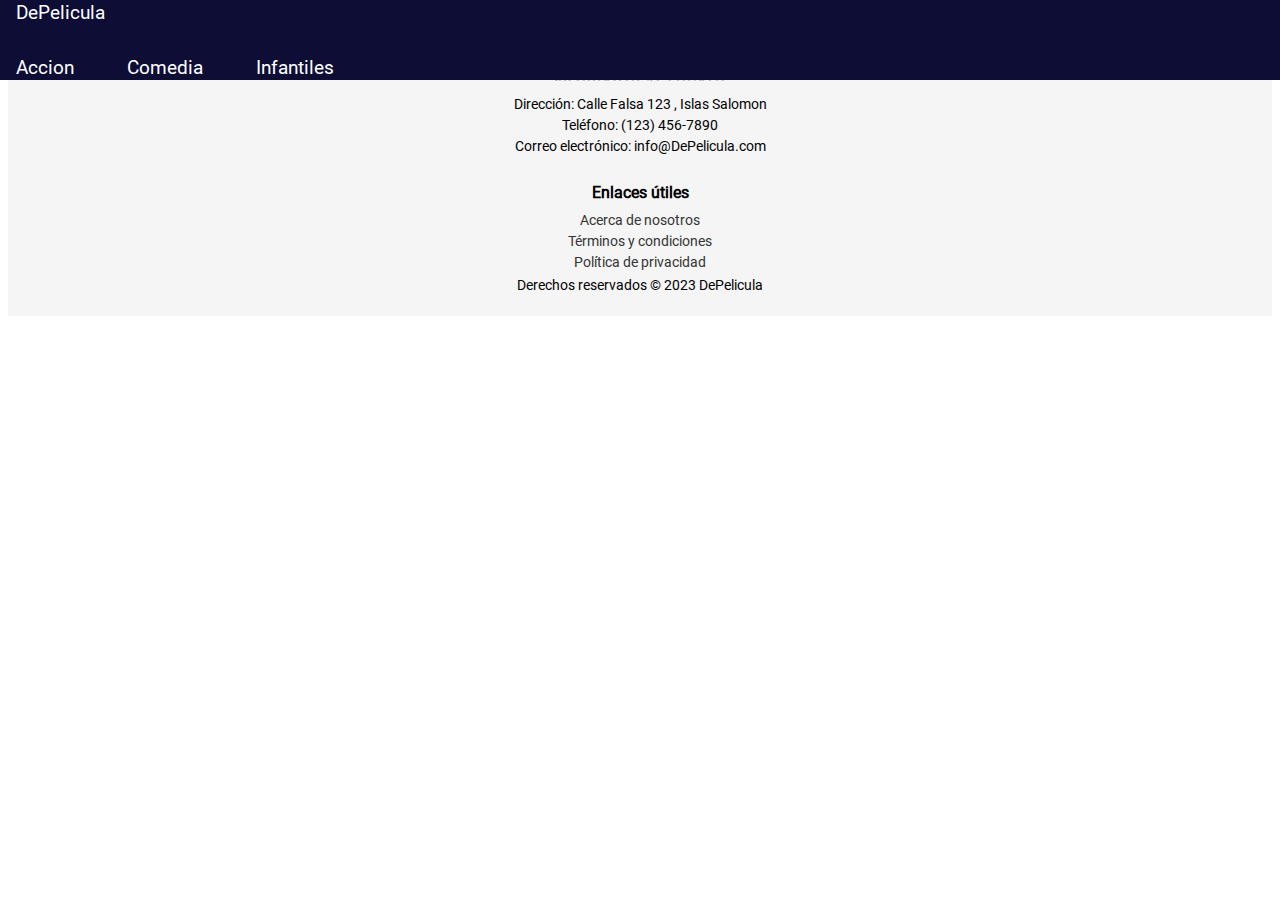
==== desarrollo.html @ 9f50099e "Primer commit con index WIP" ====
<!doctype html>
<html lang="es">
  <head>
    <meta charset="utf-8">
    <title>DePelicula</title>
    <link rel="shortcut icon" type="image/x-icon" href="favicon.ico">
    <!-- Custom styles-->
    <link rel="stylesheet" href="./css/cross-page-styles.css">
  </head>
  <body> 
      <header>
        <div id="menu">
          <nav>
            <div>
                <a href="./index.html">
                DePelicula
              </a> 
              <ul>
                <li>
                  <a href="./">Accion</a>
                </li>
                <li>
                  <a href="./">Comedia</a>
                </li>
                <li>
                  <a href="./">Infantiles</a>
                </li>
              </ul>
            </div>
          </nav>
        </div>
     <header> 
    
    <main>
      <section id="peliculas">
      
      </section>
    </main>
      
    

    <section id="footer">
      <div>
        <footer class="">
            <div>
              <div >
                <div>
                  <h5>Información de contacto</h5>
                  <p>Dirección: Calle Falsa 123 , Islas Salomon</p>
                  <p>Teléfono: (123) 456-7890</p>
                  <p>Correo electrónico: info@DePelicula.com</p>
                </div>
                <div class="">
                  <h5>Enlaces útiles</h5>
                  <ul class="">
                    <li><a href="#">Acerca de nosotros</a></li>
                    <li><a href="#">Términos y condiciones</a></li>
                    <li><a href="#">Política de privacidad</a></li>
                  </ul>
                </div>
              </div>
            </div>
              <div class="">
                <p>Derechos reservados © 2023 DePelicula</p>
              </div>
          </footer>
    </div>
    </section>
  </body>
</html>
---- css/cross-page-styles.css ----
/*
 Menu   
*/
#menu {
    background-color: #0d0d35;
    color: #fff;
    font-size: 1.2rem; 
    display: flex; 
    position: fixed; 
    top: 0;
    left: 0;
    right: 0;
    width: 100%;
    justify-content: start;  
    align-items: center; 
    height: 80px; 
  } 
  
  #menu a {
    color: #fff;
    text-decoration: none;
    display: flex; 
    padding: 1rem;
  }
  
  #menu img {
    height: 70px;
    margin-right: 1rem; 
    max-width: 100%;
  }
  
  #menu ul {
    list-style: none;
    margin: 0;
    padding: 0;
  }
  
  #menu li {
    display: inline-block;
    margin-right: 1rem;
  }
  
  @media screen and (max-width: 767px) {
    #menu nav {
      flex-direction: column;
    }
  
    #menu ul {
      display: none;
      position: absolute;
      top: 100%;
      left: 0;
      right: 0;
      background-color: #333;
      text-align: center;
    }
  
    #menu li {
      display: block;
      margin: 0;
    }
   
    #menu ul.show {
      display: block;
    }
  }

  /*
   Footer
  */

  #footer {
    background-color: #f5f5f5;
    padding: 20px;
    text-align: center;
    font-size: 14px;
    margin-top: 2vh;
  }
  
  #footer h5 {
    font-size: 16px;
    font-weight: bold;
    margin-bottom: 10px;
  }
  
  #footer p {
    margin: 0;
    line-height: 1.5;
  }
  
  #footer ul {
    list-style: none;
    padding: 0;
    margin: 0;
  }
  
  #footer li {
    margin-bottom: 5px;
  }
  
  #footer a {
    color: #333;
    text-decoration: none;
  }
  
  #footer a:hover {
    text-decoration: underline;
  }

  /*
    Font
  */
  @font-face {
    font-family: 'Roboto';
    src: url('../fonts/Roboto-Regular.ttf') format('truetype');
  }
  
  body {
    font-family: 'Roboto', sans-serif;
  }

  /*
   Toda la pagina
  */

  .full-screen {
    height: 100vh;
  }
 
  /*
    Contenedor para elementos
  */

  .container {
    display: flex;
    justify-content: center;
    align-items: center;
  }

  /*
  Botones
  */

  .btn {
    display: inline-block;
    padding: 10px 20px;
    background-color: #333;
    color: #fff;
    text-decoration: none;
    border-radius: 4px;
  }

  .btn:hover {
    background-color: #555;
  }
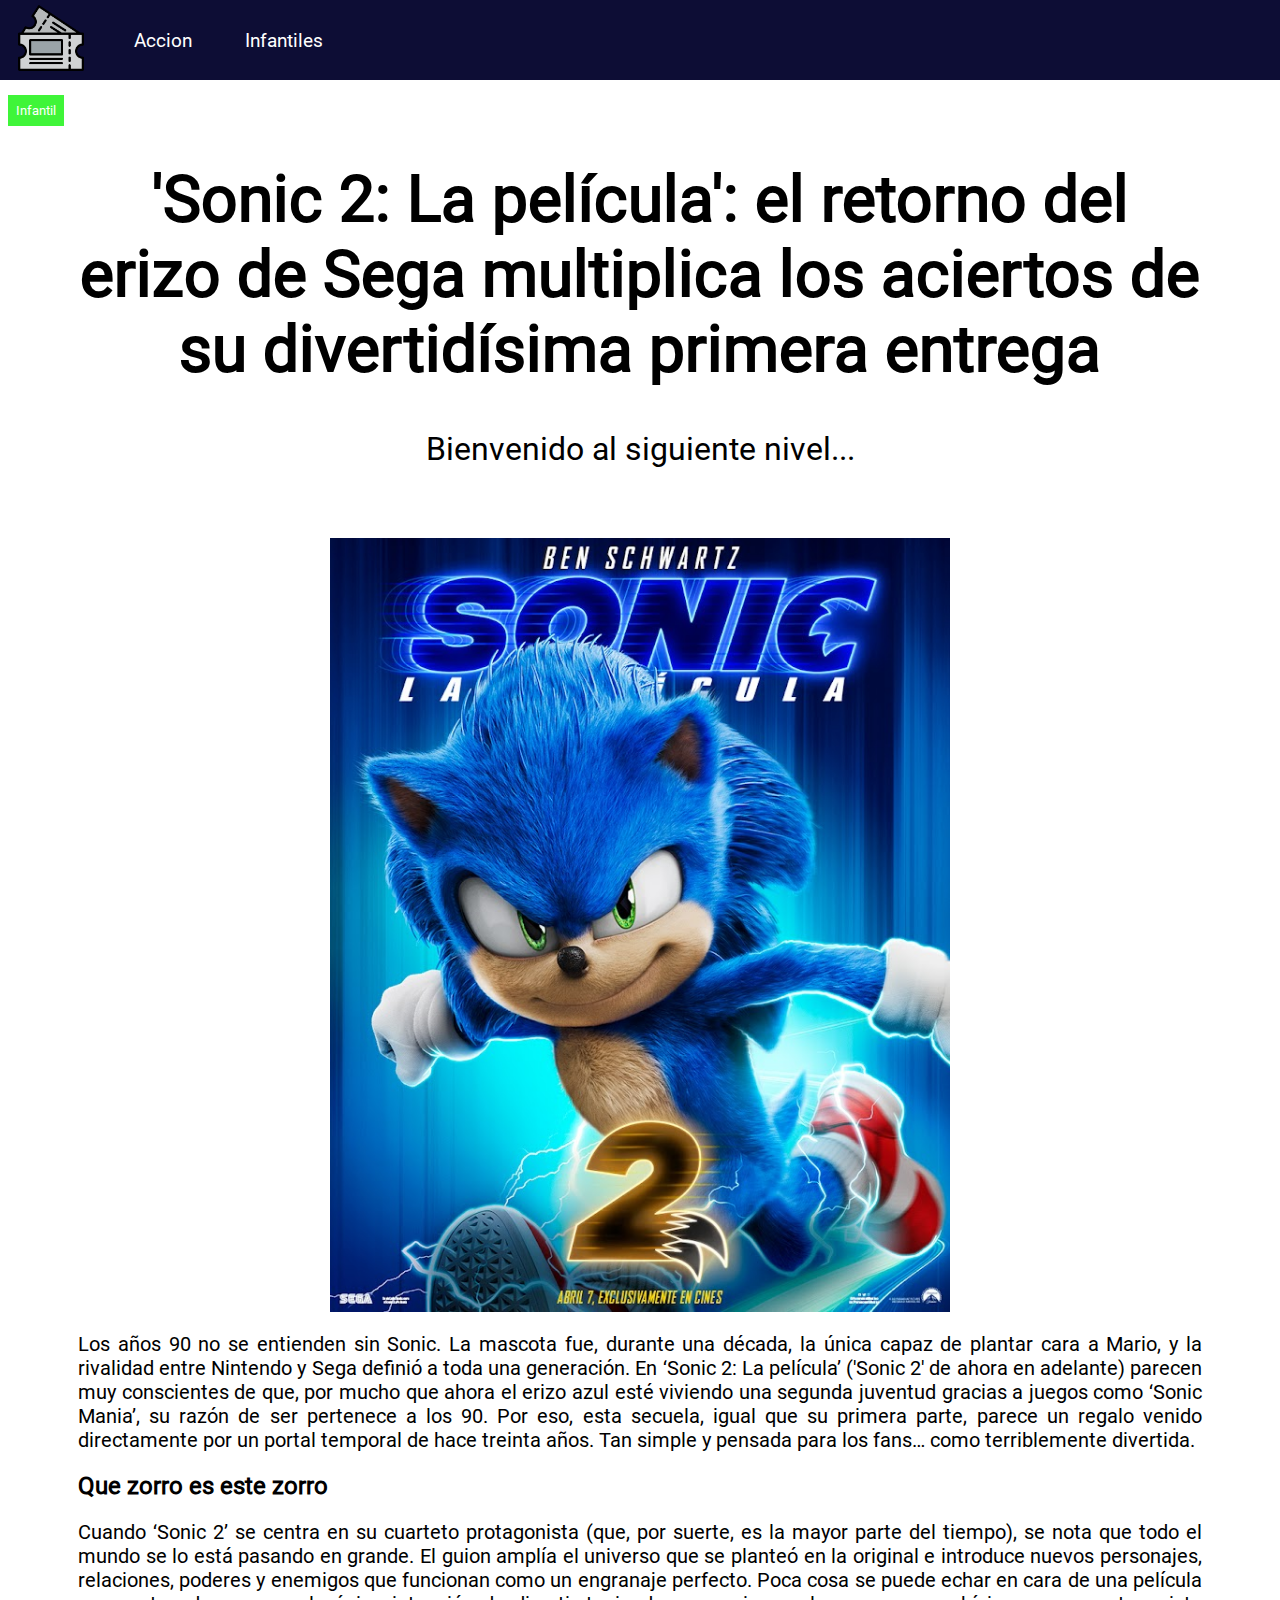
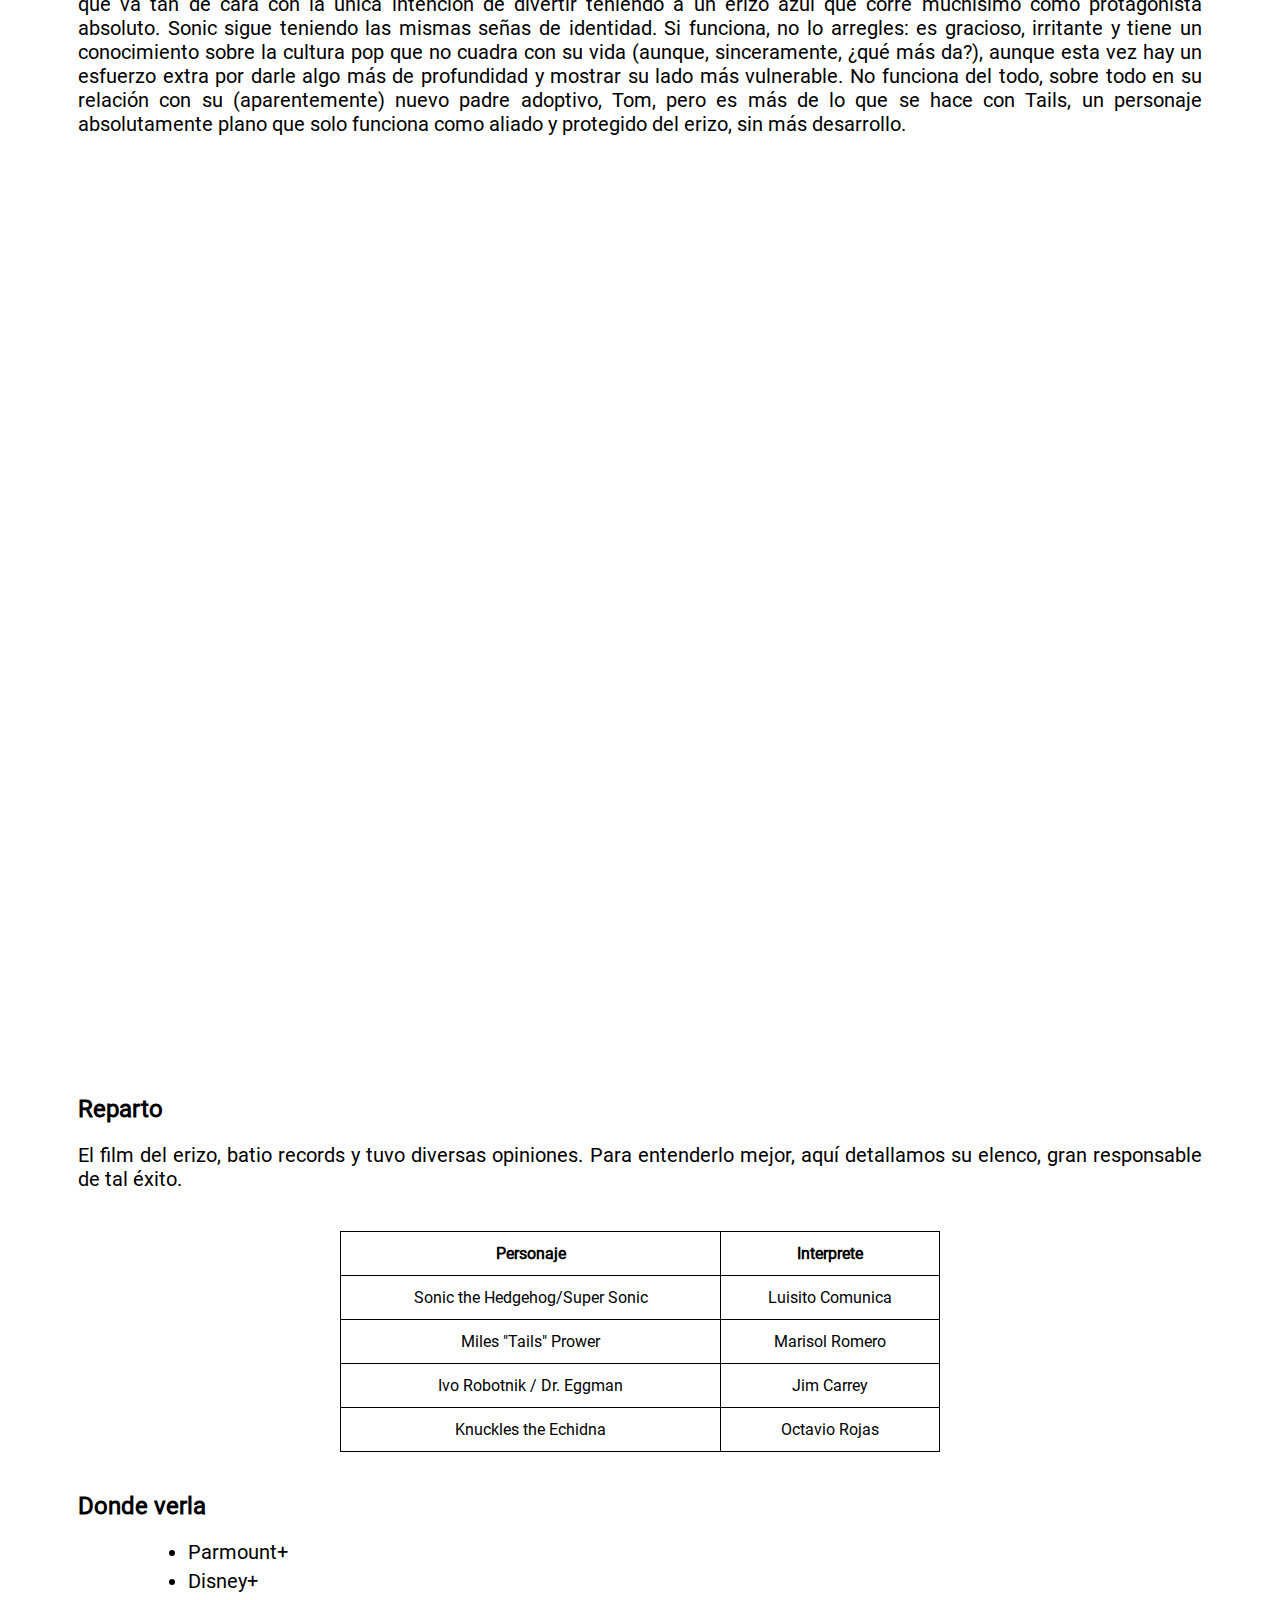
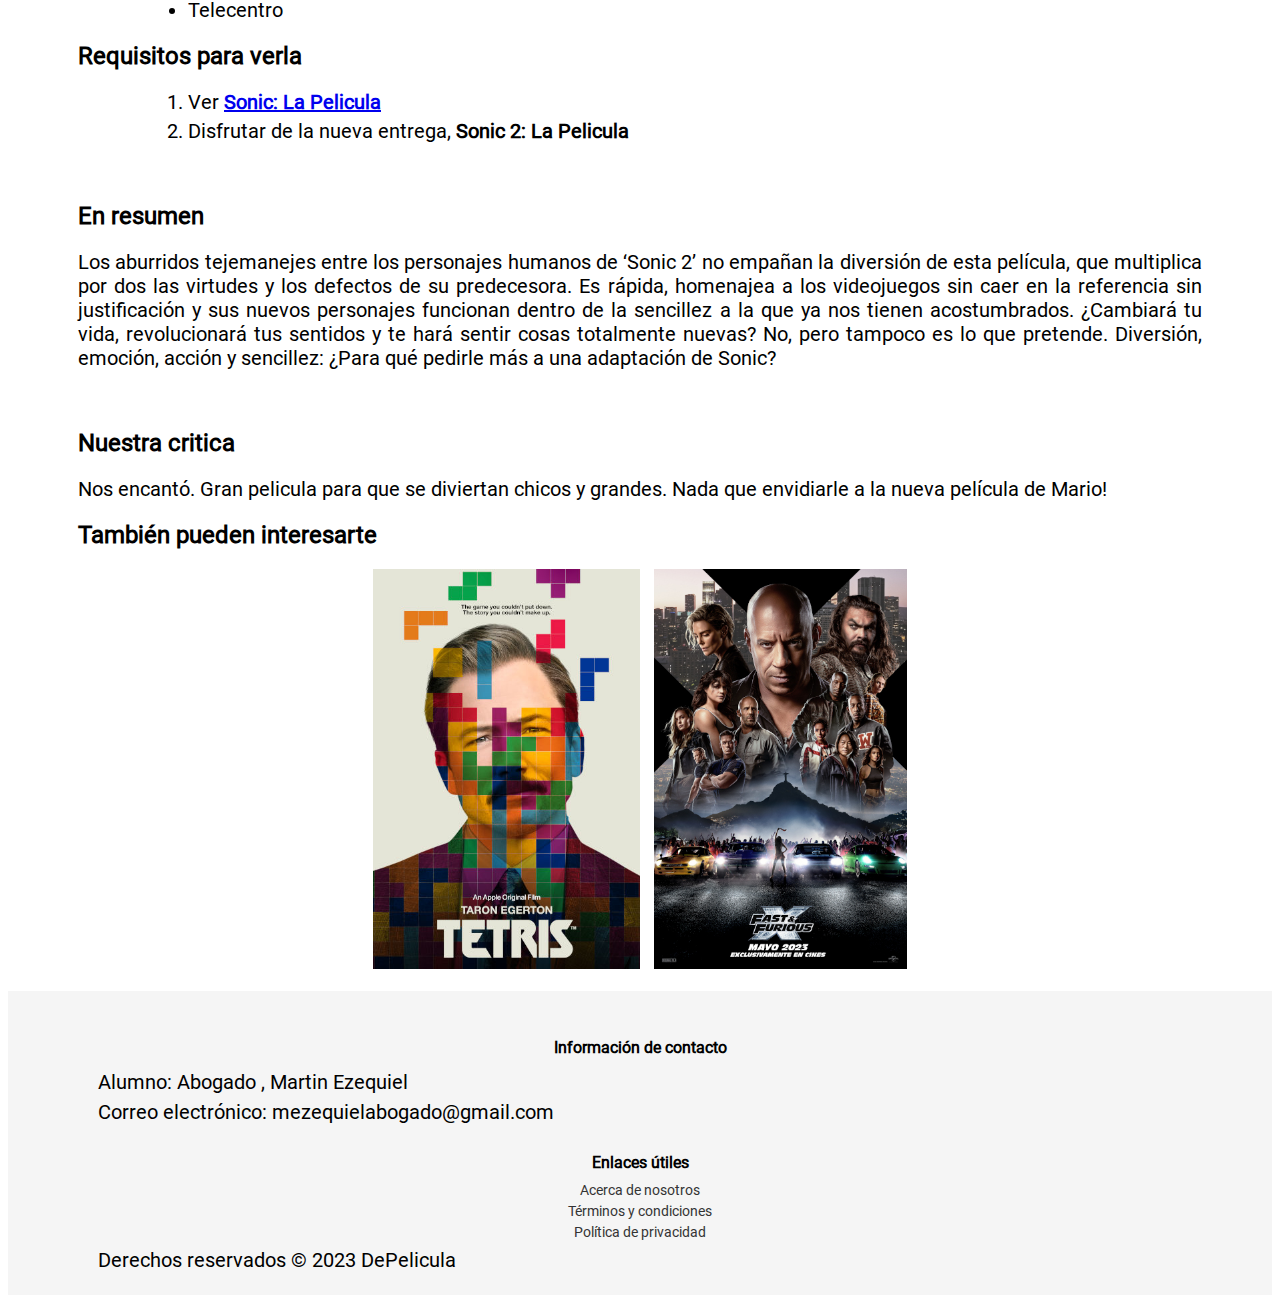
==== commit f6435df0: "feat: desarrollo.html" ====
--- a/desarrollo.html
+++ b/desarrollo.html
@@ -4,67 +4,169 @@
     <meta charset="utf-8">
     <title>DePelicula</title>
     <link rel="shortcut icon" type="image/x-icon" href="favicon.ico">
-    <!-- Custom styles-->
+    <!-- Custom styles--> 
     <link rel="stylesheet" href="./css/cross-page-styles.css">
-  </head>
-  <body> 
-      <header>
-        <div id="menu">
-          <nav>
-            <div>
-                <a href="./index.html">
-                DePelicula
-              </a> 
-              <ul>
-                <li>
-                  <a href="./">Accion</a>
-                </li>
-                <li>
-                  <a href="./">Comedia</a>
-                </li>
-                <li>
-                  <a href="./">Infantiles</a>
-                </li>
-              </ul>
-            </div>
-          </nav>
-        </div>
-     <header> 
+    <link rel="stylesheet" href="./css/desarrollo-css.css">
+</head>
+  <body>
+    <header> 
+        <nav id="menu">
+            <a href="./index.html">
+              <img src="./img/ticket-logo.png" alt="Logo de DePelicula" title="DePelicula">
+            </a> 
+          <ul>
+            <li>
+              <a href="./">Accion</a>
+            </li> 
+            <li>
+              <a href="#">Infantiles</a>
+            </li>
+          </ul>
+        </nav> 
+    </header> 
+    
     
     <main>
-      <section id="peliculas">
+        <section id="peliculas">
+            <div>
+              <div>
+                  <span class="badge-infantil">Infantil</span> 
+                  <h1 class="estreno-title">
+                    'Sonic 2: La película': el retorno del erizo de Sega multiplica los aciertos de su divertidísima primera entrega
+                  </h1>
+                  <span class="subtitle container">
+                    Bienvenido al siguiente nivel...
+                  </span>
+                  <figure class="image-container"> 
+                    <img src="./img/sonic.png" alt="Sonic 2: La Pelicula" class="image-container"> 
+                  </figure>
       
-      </section>
+                  <p>Los años 90 no se entienden sin Sonic. La mascota fue, durante una década, la única capaz de plantar cara a Mario, 
+                    y la rivalidad entre Nintendo y Sega definió a toda una generación. En ‘Sonic 2: La película’ ('Sonic 2' de ahora en adelante)
+                     parecen muy conscientes de que, por mucho que ahora el erizo azul esté viviendo una segunda juventud gracias a juegos como ‘Sonic Mania’,
+                      su razón de ser pertenece a los 90. Por eso, esta secuela, igual que su primera parte, parece un regalo venido directamente por un portal 
+                      temporal de hace treinta años. Tan simple y pensada para los fans… como terriblemente divertida.
+                  </p>
+                  <h2>Que zorro es este zorro</h2>
+                  <p>Cuando ‘Sonic 2’ se centra en su cuarteto protagonista (que, por suerte, es la mayor parte del tiempo), se nota que todo el mundo se lo está pasando en grande.
+                     El guion amplía el universo que se planteó en la original e introduce nuevos personajes, relaciones, poderes y enemigos que funcionan como un engranaje 
+                     perfecto. Poca cosa se puede echar en cara de una película que va tan de cara con la única intención de divertir teniendo a un erizo azul que corre 
+                     muchísimo como protagonista absoluto.
+                    Sonic sigue teniendo las mismas señas de identidad. Si funciona, no lo arregles: es gracioso, irritante y tiene un conocimiento sobre la cultura pop 
+                    que no cuadra con su vida (aunque, sinceramente, ¿qué más da?), aunque esta vez hay un esfuerzo extra por darle algo más de profundidad y mostrar su lado 
+                    más vulnerable. No funciona del todo, sobre todo en su relación con su (aparentemente) nuevo padre adoptivo, Tom, pero es más de lo que se hace con Tails,
+                     un personaje absolutamente plano que solo funciona como aliado y protegido del erizo, sin más desarrollo.
+                  </p>
+      
+                  <div class="iframe-container">
+                    <iframe src="https://www.youtube.com/embed/W4WLCg6Lilc" title="YouTube video player" frameborder="0" allow="accelerometer; autoplay; clipboard-write; encrypted-media; gyroscope; picture-in-picture; web-share" allowfullscreen></iframe> 
+                  </div>
+
+                  <br>
+                  
+                  <h2>Reparto</h2>
+                  <p>El film del erizo, batio records y tuvo diversas opiniones. Para entenderlo mejor, aquí detallamos su elenco, gran responsable de tal éxito.</p>
+
+                  <div class="container">
+                    <table>
+                      <tr>
+                        <th>Personaje</th>
+                        <th>Interprete</th>
+                      </tr>
+                      <tr>
+                        <td>Sonic the Hedgehog/Super Sonic</td>
+                        <td>Luisito Comunica</td>
+                      </tr>
+                      <tr>
+                        <td>Miles "Tails" Prower</td>
+                        <td>Marisol Romero</td>
+                      </tr>
+                      <tr>
+                        <td>Ivo Robotnik / Dr. Eggman</td>
+                        <td>Jim Carrey</td>
+                      </tr>
+                      <tr>
+                        <td>Knuckles the Echidna</td>
+                        <td>Octavio Rojas</td>
+                      </tr>
+                    </table>
+                  </div>
+                  <div id="donde-verla">
+                    <h2>Donde verla</h2>
+                    <div>
+                      <ul>
+                        <li>Parmount+</li>
+                        <li>Disney+</li>
+                        <li>Telecentro</li>
+                      </ul>
+                    </div> 
+                  </div>
+                  
+                  <div id="requisitos-previos">
+                    <h2>Requisitos para verla</h2>
+                    <div>
+                      <ol>
+                        <li>Ver <strong><a href="https://es.wikipedia.org/wiki/Sonic,_la_pel%C3%ADcula" target="_blank">Sonic: La Pelicula</a></strong></li>
+                        <li>Disfrutar de la nueva entrega, <strong>Sonic 2: La Pelicula</strong></li> 
+                      </ol>
+                    </div> 
+                  </div>
+                  <br>
+                  <h2>En resumen</h2>
+                  <p>
+                    Los aburridos tejemanejes entre los personajes humanos de ‘Sonic 2’ no empañan la diversión de esta película, que multiplica 
+                    por dos las virtudes y los defectos de su predecesora. Es rápida, homenajea a los videojuegos sin caer en la referencia sin justificación y sus nuevos
+                     personajes funcionan dentro de la sencillez a la que ya nos tienen acostumbrados. ¿Cambiará tu vida, revolucionará tus sentidos y te hará sentir cosas 
+                     totalmente nuevas? No, pero tampoco es lo que pretende. Diversión, emoción, acción y sencillez: ¿Para qué pedirle más a una adaptación de Sonic?
+                  </p>
+                  <br>
+                  <h2>Nuestra critica</h2>
+                  <p>
+                     Nos encantó. Gran pelicula para que se diviertan chicos y grandes. Nada que envidiarle a la nueva película de Mario!
+                  </p>
+
+ 
+                  <div>
+                    <h2>También pueden interesarte</h2> <!-- Link con imagenes a peliculas - usare un externo ... -->
+                    <div class="container">
+                          <a href="https://decine21.com/peliculas/tetris-46727">
+                            <img src="./img/tetris-46727-c.jpg" alt="Tetris" class="extra-reco">
+                          </a>
+                          <a href="https://decine21.com/peliculas/fast-x-46429">
+                            <img src="./img/rapidoyfurioso.jpeg" alt="Rapido y Furioso" class="extra-reco">
+                          </a>
+                    </div>
+                  </div> 
+              </div>  
+            </div>
+          </section>
     </main>
-      
-    
 
     <section id="footer">
-      <div>
-        <footer class="">
-            <div>
-              <div >
-                <div>
-                  <h5>Información de contacto</h5>
-                  <p>Dirección: Calle Falsa 123 , Islas Salomon</p>
-                  <p>Teléfono: (123) 456-7890</p>
-                  <p>Correo electrónico: info@DePelicula.com</p>
-                </div>
-                <div class="">
-                  <h5>Enlaces útiles</h5>
-                  <ul class="">
-                    <li><a href="#">Acerca de nosotros</a></li>
-                    <li><a href="#">Términos y condiciones</a></li>
-                    <li><a href="#">Política de privacidad</a></li>
-                  </ul>
+        <div>
+          <footer class="">
+              <div>
+                <div >
+                  <div>
+                    <h5>Información de contacto</h5>
+                    <p>Alumno: Abogado , Martin Ezequiel</p>
+                    <p>Correo electrónico: mezequielabogado@gmail.com</p>
+                  </div>
+                  <div class="">
+                    <h5>Enlaces útiles</h5>
+                    <ul class="">
+                      <li><a href="#">Acerca de nosotros</a></li>
+                      <li><a href="#">Términos y condiciones</a></li>
+                      <li><a href="#">Política de privacidad</a></li>
+                    </ul>
+                  </div>
                 </div>
               </div>
-            </div>
-              <div class="">
-                <p>Derechos reservados © 2023 DePelicula</p>
-              </div>
-          </footer>
-    </div>
-    </section>
+                <div class="">
+                  <p>Derechos reservados © 2023 DePelicula</p>
+                </div>
+            </footer>
+      </div>
+      </section>
   </body>
 </html>--- a/css/cross-page-styles.css
+++ b/css/cross-page-styles.css
@@ -14,12 +14,13 @@
     justify-content: start;  
     align-items: center; 
     height: 80px; 
+    z-index: 10;
   } 
   
   #menu a {
     color: #fff;
     text-decoration: none;
-    display: flex; 
+    display: block; 
     padding: 1rem;
   }
   
@@ -152,4 +153,27 @@
 
   .btn:hover {
     background-color: #555;
+  }
+
+
+  /* Margenes a elementos de texto */
+
+  p {
+    font-size: 20px;
+    margin-left: 70px !important;
+    margin-right: 70px !important;
+    justify-content: center;
+    text-align: justify;
+  }
+
+  h1 { 
+    margin-left: 70px !important;
+    margin-right: 70px !important;
+    justify-content: center;
+  }
+
+  h2 {
+    margin-left: 70px !important;
+    margin-right: 70px !important;
+    justify-content: center;
   }--- a/css/desarrollo-css.css
+++ b/css/desarrollo-css.css
@@ -0,0 +1,105 @@
+#peliculas{
+    margin-top: 100px !important;
+}
+ 
+.estreno-title { 
+    text-align: center;
+    font-size: 4rem !important;
+}
+
+.container {
+    display: flex;
+    justify-content: center;
+    align-items: center;
+}
+ 
+
+.image-container {
+    width: 100%;
+    max-width: 70%;
+    margin: 0 auto;
+    display: block; 
+  }
+
+  /*
+   Badges
+  */
+  .badge-infantil {
+    background-color: #3ff539;
+    color: #fff;
+    padding: 0.5rem; 
+    font-size: 0.8rem; 
+  }
+ 
+  .subtitle {
+    text-align: center; 
+    font-size: 2rem;
+    margin-bottom: 70px;
+  }
+  
+
+  /**
+   Iframe
+  **/
+
+  .iframe-container {
+    display: flex;
+    justify-content: center;
+    align-items: center;
+    height: 100vh;
+  }
+
+  /* Estilos para el iframe */
+  .iframe-container iframe {
+    width: 80%;
+    height: 80%;
+  }
+  
+  .extra-reco  {
+    margin-left: 7px;
+    margin-right: 7px; 
+    max-width: 400px !important;
+    max-height: 400px !important;
+  }
+
+  table {
+    border-collapse: collapse;
+    width: 80%;  
+    max-width: 600px;  
+    margin: 20px;
+  }
+
+  th, td {
+    border: 1px solid black;
+    padding: 12px;  
+    text-align: center;  
+  }
+
+  #donde-verla ul {
+    list-style-type: disc; 
+    margin-left: 70px !important;
+    margin-right: 70px !important;
+    font-size: 20px;
+  }
+  
+  #donde-verla li {
+    margin-bottom: 5px;
+    margin-left: 70px !important;
+    margin-right: 70px !important;
+    font-size: 20px;
+  }
+
+  /* Estilos para la lista ordenada */
+  #requisitos-previos ol {
+    list-style-type: decimal; 
+    margin-left: 70px !important;
+    margin-right: 70px !important;
+    font-size: 20px;
+  }
+
+  #requisitos-previos li {
+    margin-bottom: 5px;
+    margin-left: 70px !important;
+    margin-right: 70px !important;
+    font-size: 20px;
+  }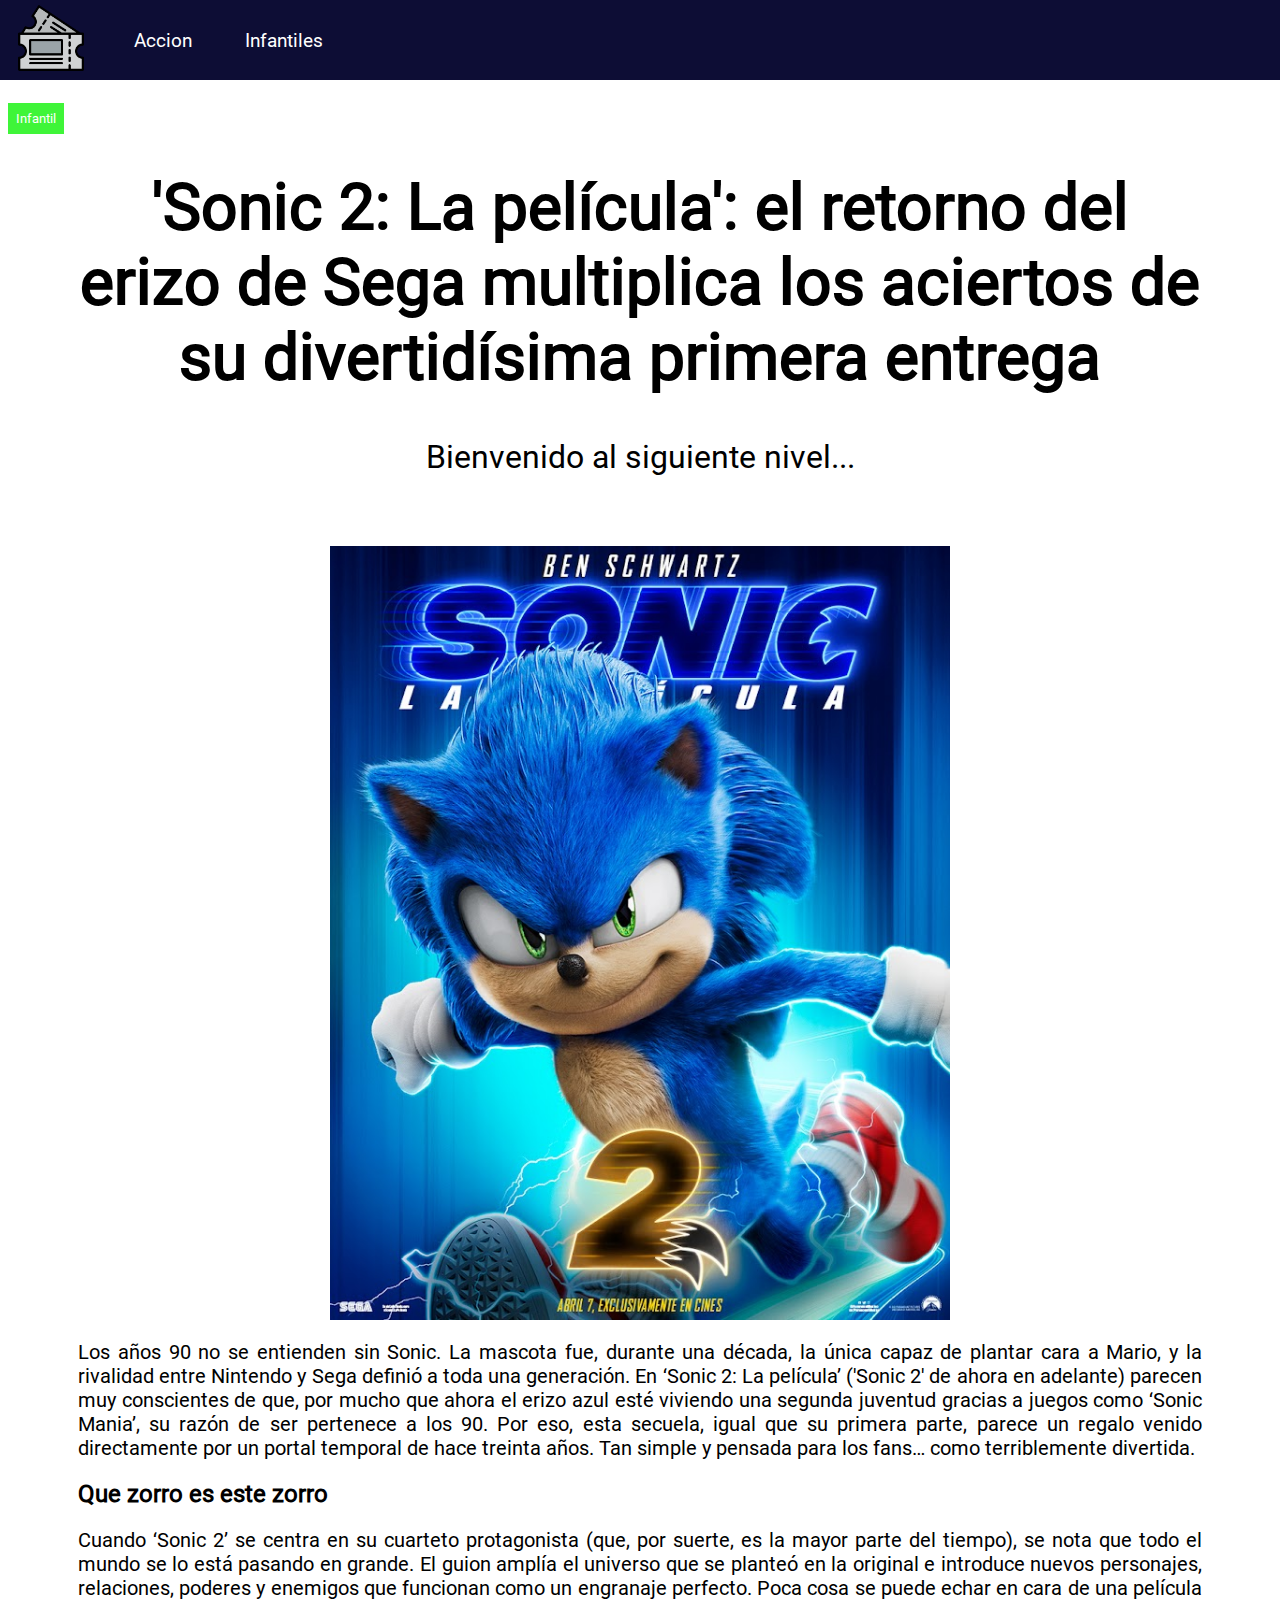
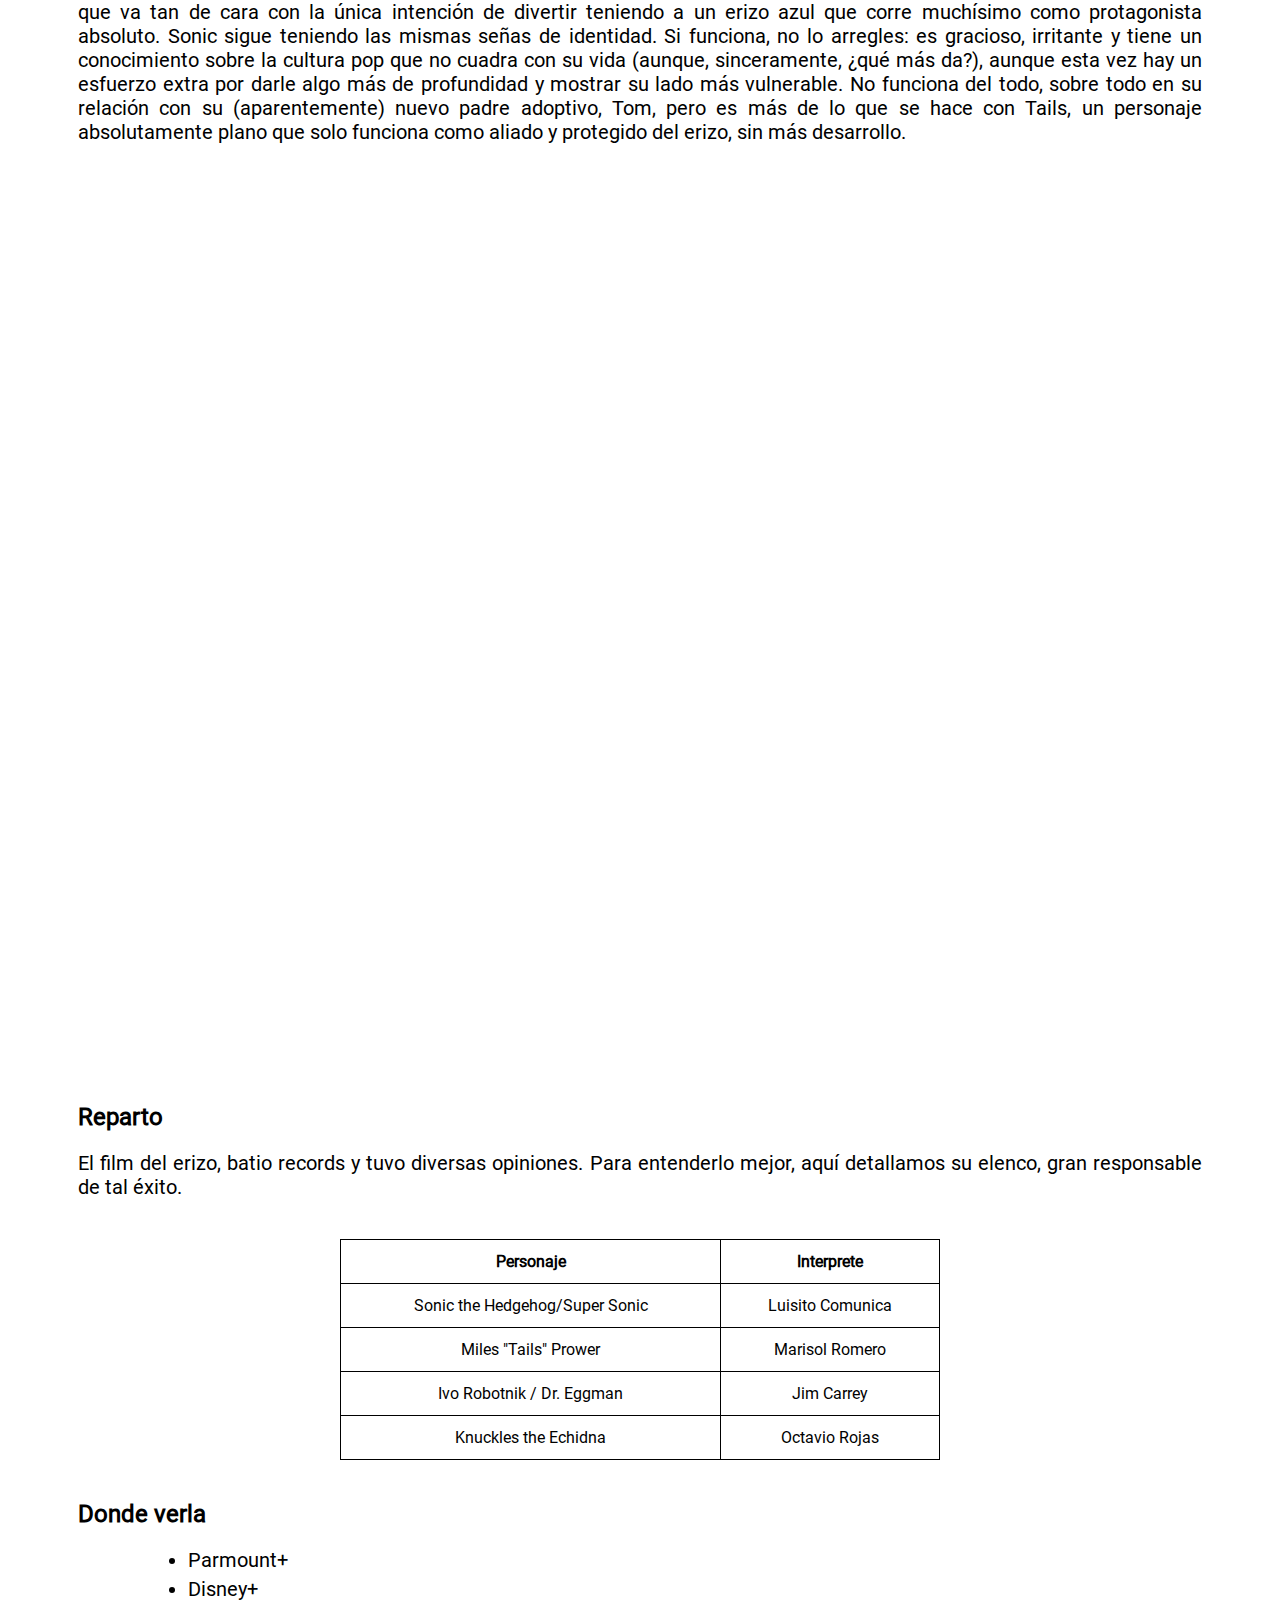
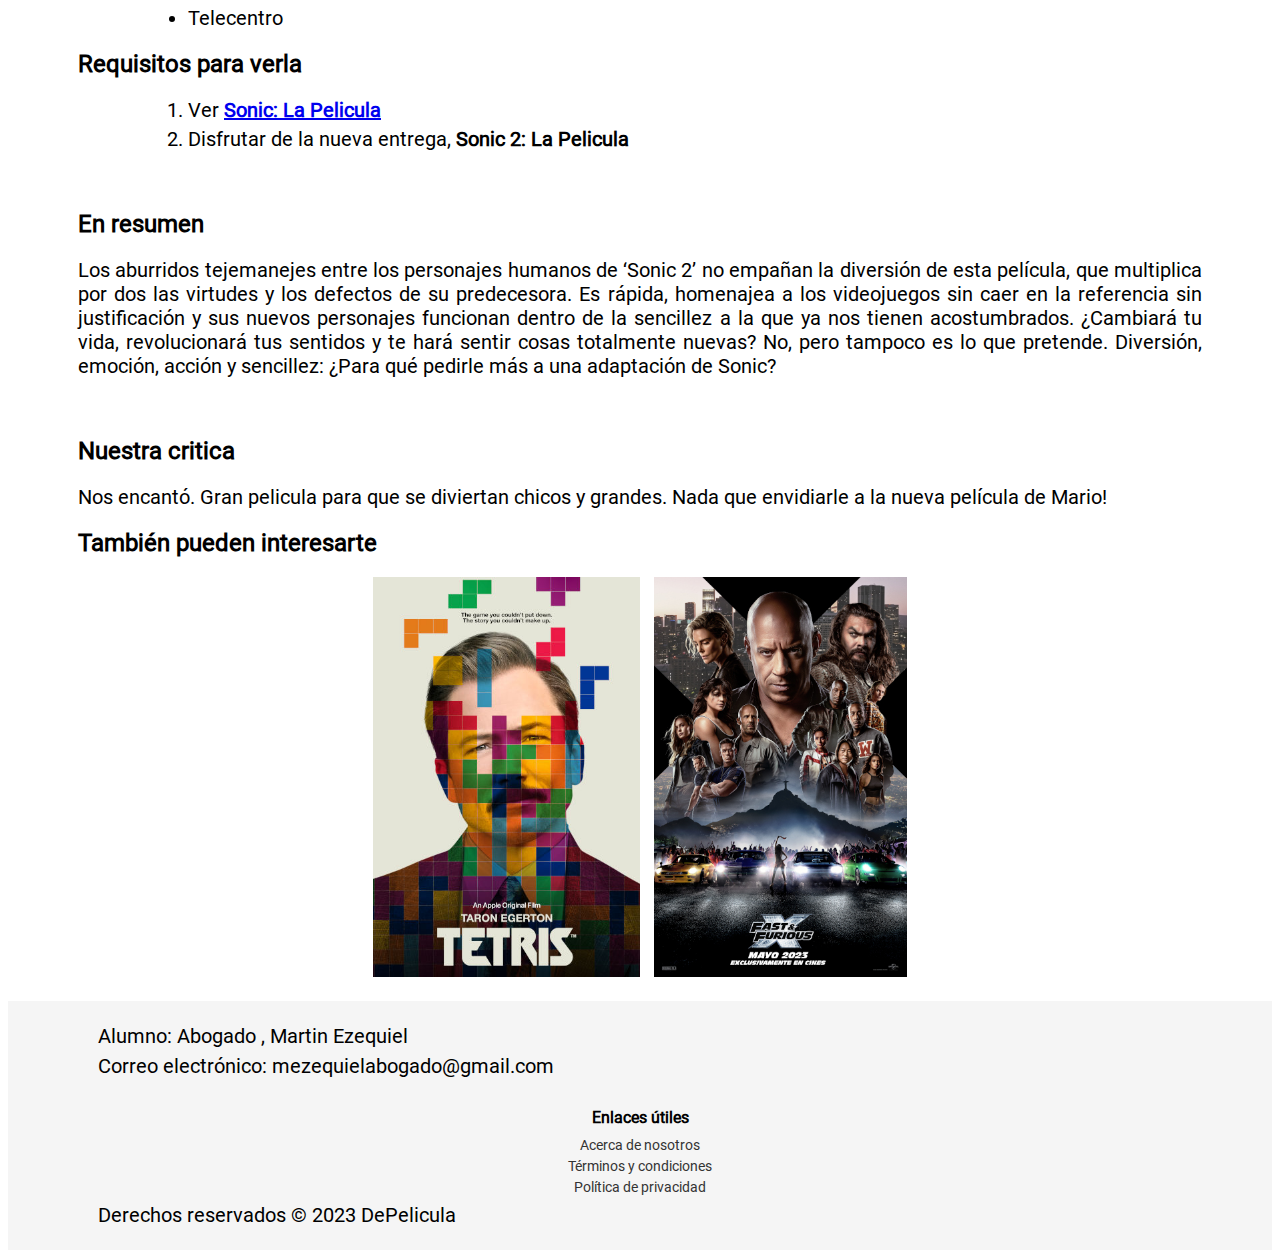
==== commit fb465dee: "fix: requerimientos faltantes" ====
--- a/desarrollo.html
+++ b/desarrollo.html
@@ -148,7 +148,6 @@
               <div>
                 <div >
                   <div>
-                    <h5>Información de contacto</h5>
                     <p>Alumno: Abogado , Martin Ezequiel</p>
                     <p>Correo electrónico: mezequielabogado@gmail.com</p>
                   </div>
--- a/css/cross-page-styles.css
+++ b/css/cross-page-styles.css
@@ -75,38 +75,45 @@
     padding: 20px;
     text-align: center;
     font-size: 14px;
-    margin-top: 2vh;
+    margin-top: auto;
   }
-  
+
   #footer h5 {
     font-size: 16px;
     font-weight: bold;
     margin-bottom: 10px;
   }
-  
+
   #footer p {
     margin: 0;
     line-height: 1.5;
   }
-  
+
   #footer ul {
     list-style: none;
     padding: 0;
     margin: 0;
   }
-  
+
   #footer li {
     margin-bottom: 5px;
   }
-  
+
   #footer a {
     color: #333;
     text-decoration: none;
   }
-  
+
   #footer a:hover {
     text-decoration: underline;
   }
+
+  body {
+    display: flex;
+    flex-direction: column;
+    min-height: 100vh;
+  }
+ 
 
   /*
     Font
--- a/css/desarrollo-css.css
+++ b/css/desarrollo-css.css
@@ -1,5 +1,6 @@
 #peliculas{
     margin-top: 100px !important;
+    margin-bottom: 20px !important;
 }
  
 .estreno-title { 
@@ -55,13 +56,6 @@
     height: 80%;
   }
   
-  .extra-reco  {
-    margin-left: 7px;
-    margin-right: 7px; 
-    max-width: 400px !important;
-    max-height: 400px !important;
-  }
-
   table {
     border-collapse: collapse;
     width: 80%;  
@@ -81,7 +75,7 @@
     margin-right: 70px !important;
     font-size: 20px;
   }
-  
+
   #donde-verla li {
     margin-bottom: 5px;
     margin-left: 70px !important;
@@ -102,4 +96,11 @@
     margin-left: 70px !important;
     margin-right: 70px !important;
     font-size: 20px;
+  }
+
+  .extra-reco  {
+    margin-left: 7px;
+    margin-right: 7px; 
+    max-width: 400px !important;
+    max-height: 400px !important;
   }